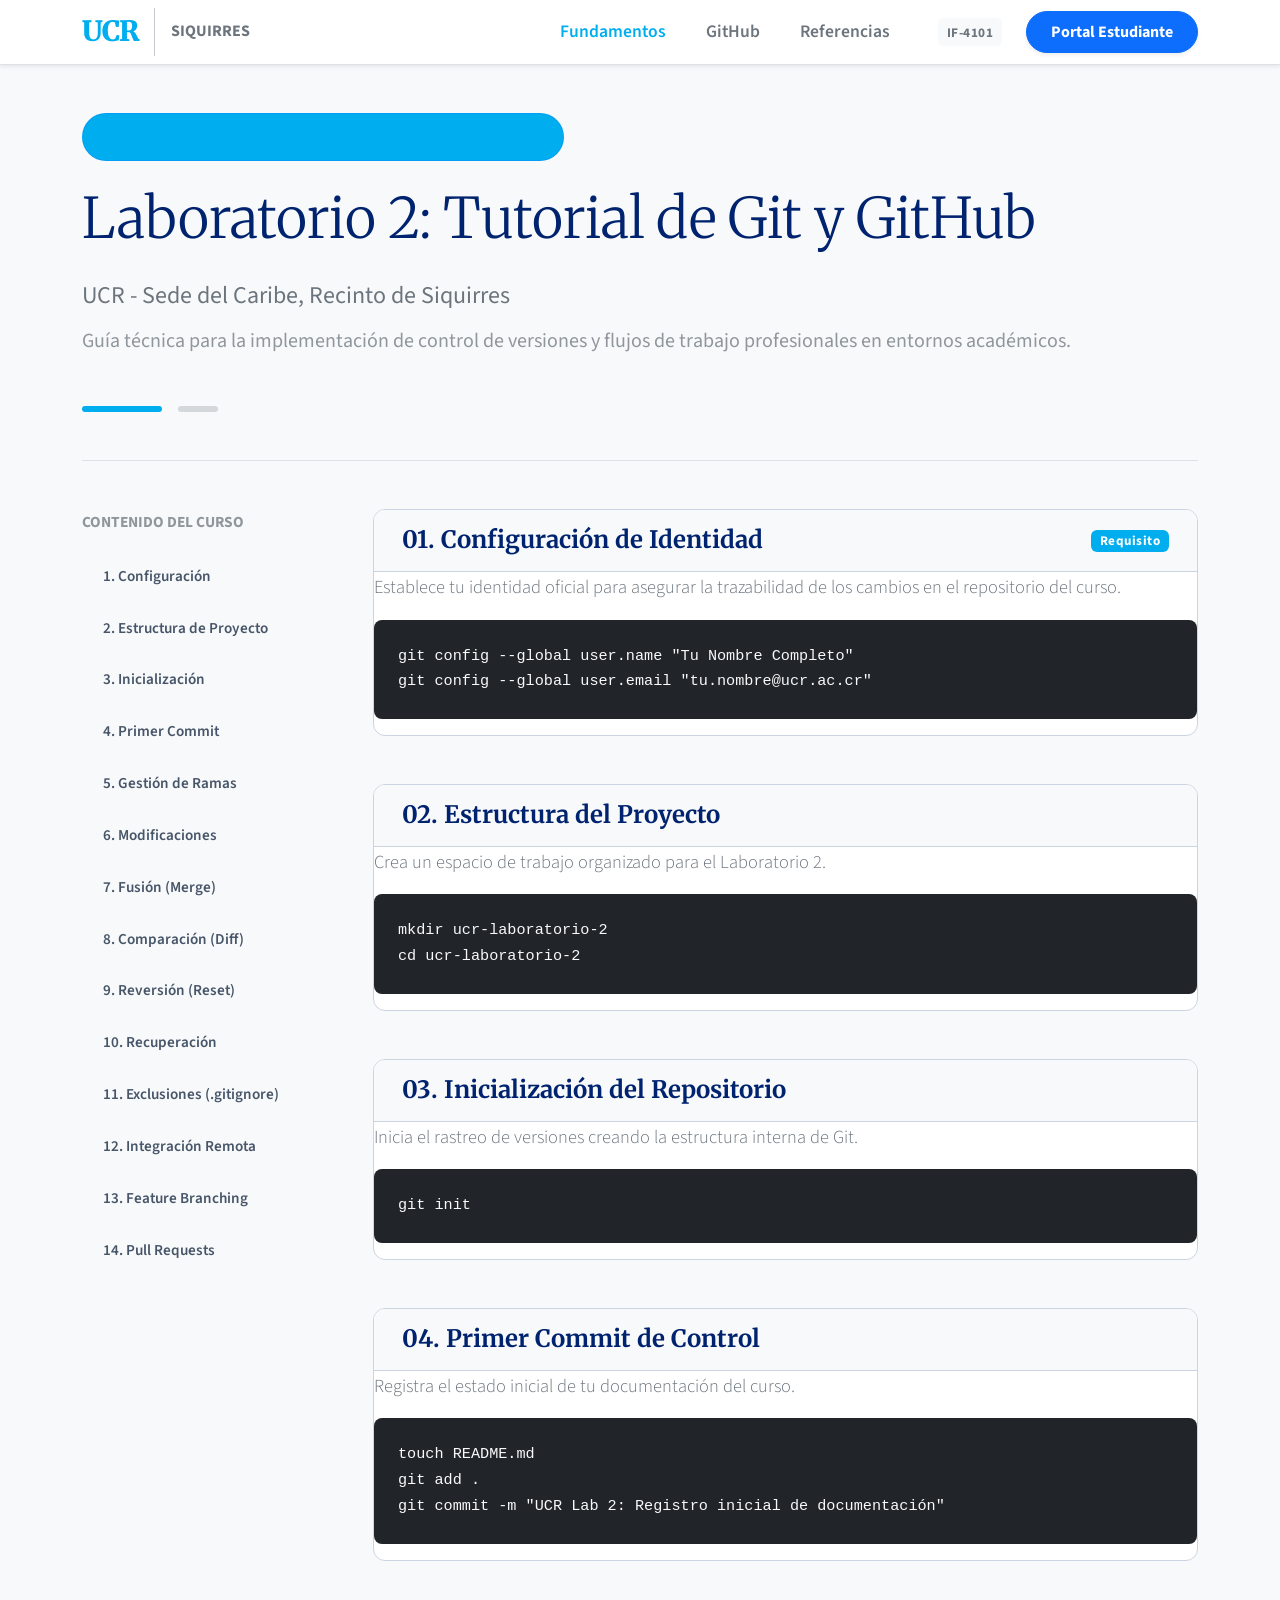
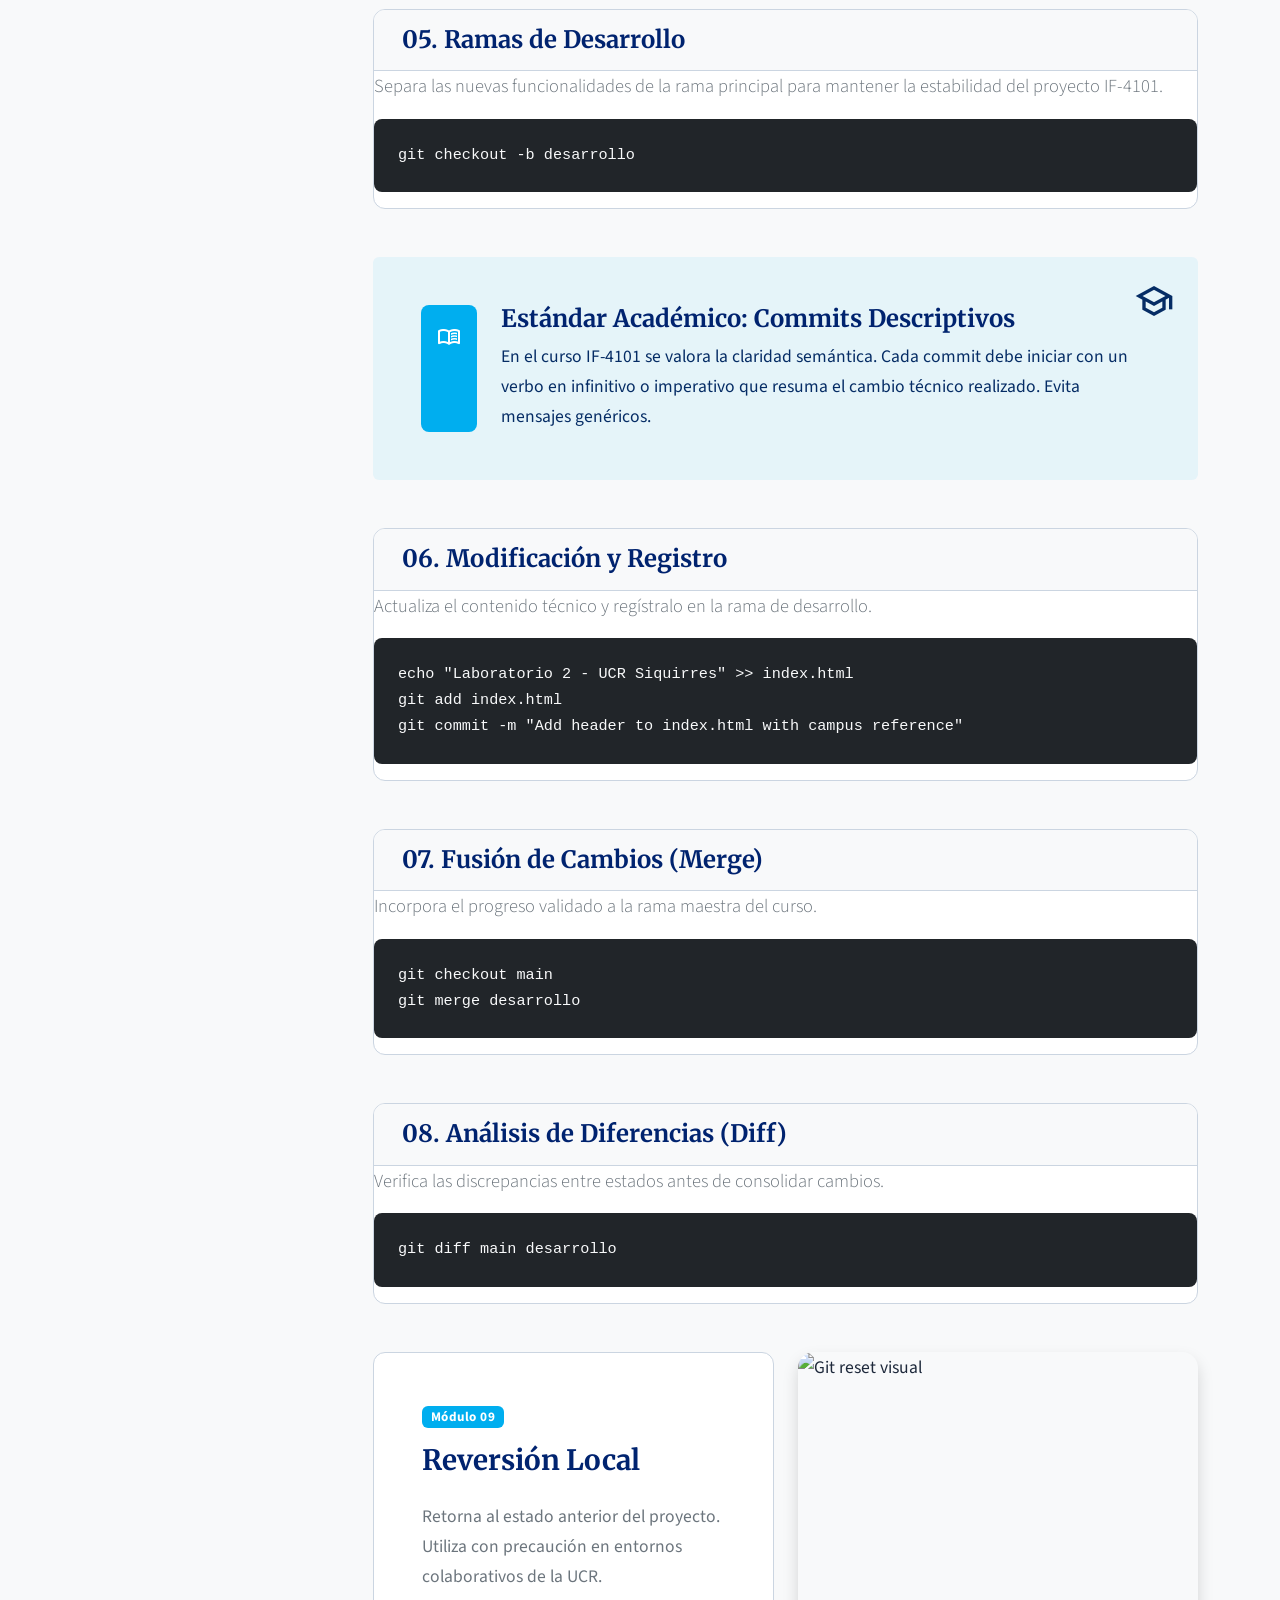
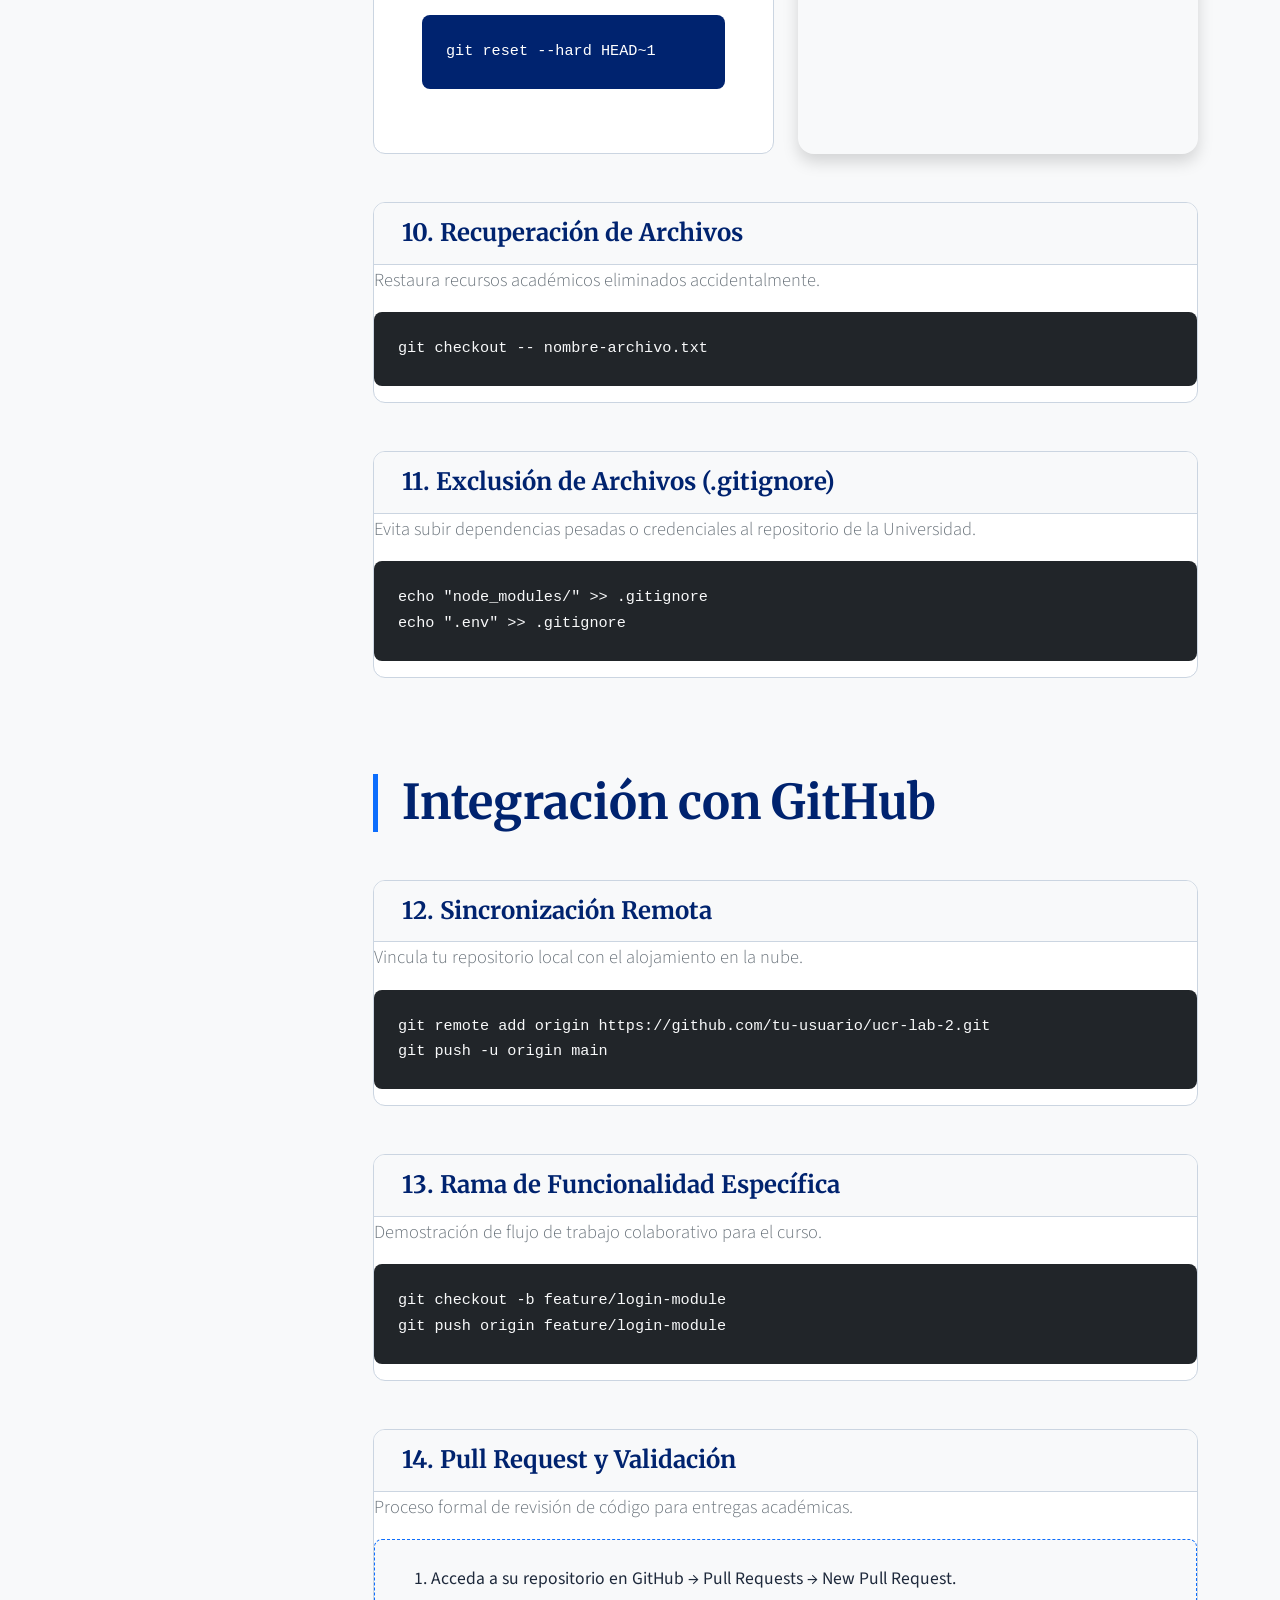
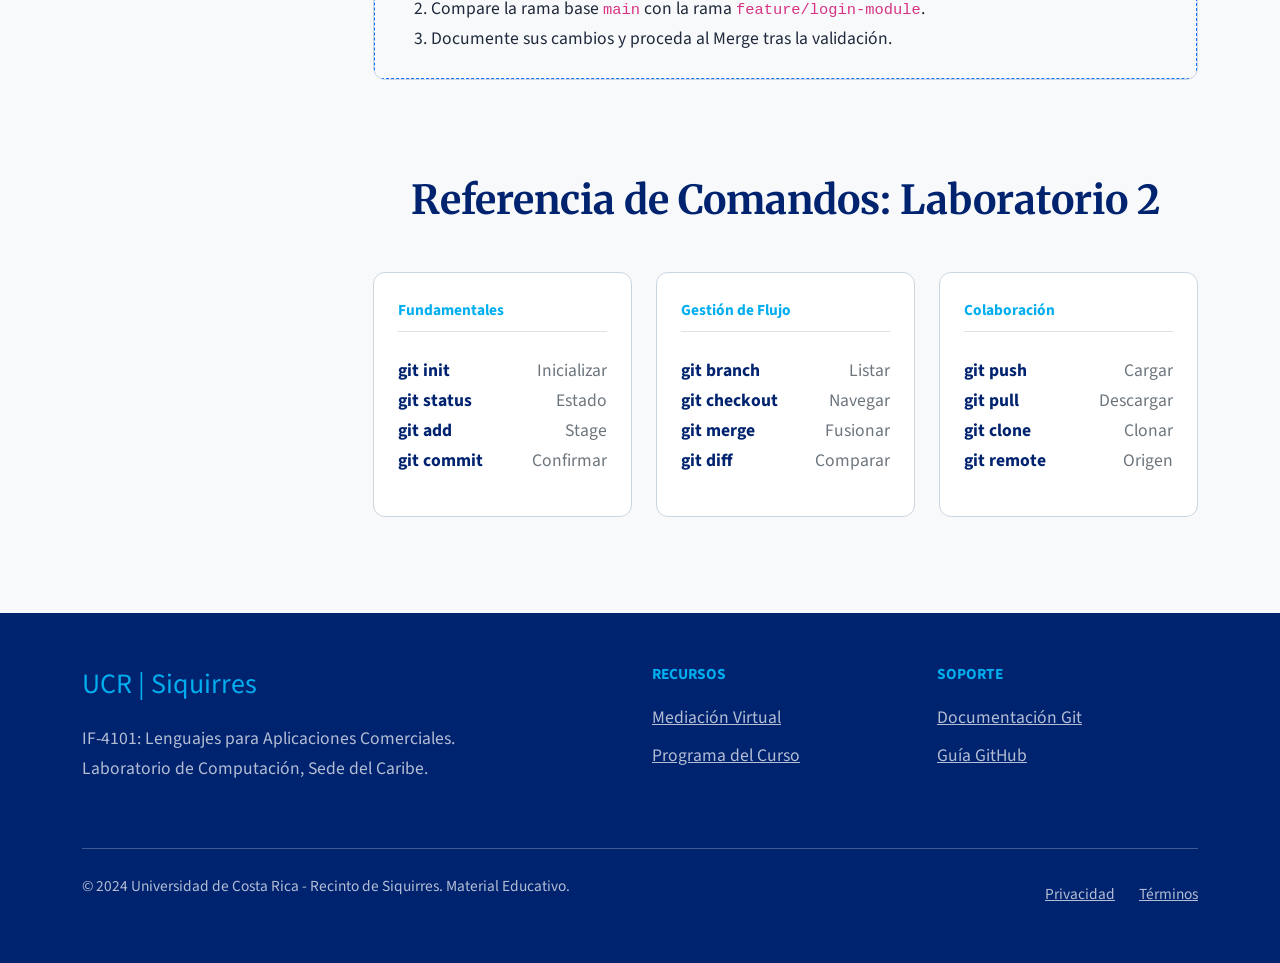
==== index.html @ 5a9a7ba9 "Estructura inicial del proyecto" ====
<!DOCTYPE html>
<html lang="es">
<head>
    <meta charset="UTF-8">
    <meta name="viewport" content="width=device-width, initial-scale=1.0">
    <title>Laboratorio 2 - IF-4101 Lenguajes para Aplicaciones Comerciales - UCR</title>

    <!-- Bootstrap 5.3 -->
    <link href="https://cdn.jsdelivr.net/npm/bootstrap@5.3.3/dist/css/bootstrap.min.css" rel="stylesheet">

    <!-- Google Fonts -->
    <link href="https://fonts.googleapis.com/css2?family=Merriweather:wght@300;400;700;900&family=Source+Sans+Pro:wght@300;400;600;700&display=swap" rel="stylesheet">

    <!-- Material Symbols -->
    <link href="https://fonts.googleapis.com/css2?family=Material+Symbols+Outlined:wght,FILL@100..700,0..1&display=swap" rel="stylesheet">

    <!-- CSS Personalizado -->
    <link rel="stylesheet" href="styles.css">
</head>
<body class="bg-light">

    <!-- Navbar -->
    <nav class="navbar navbar-expand-lg bg-white shadow-sm sticky-top border-bottom">
        <div class="container">
            <div class="d-flex align-items-center gap-3">
                <span class="fs-3 fw-black text-primary ucr-logo">UCR</span>
                <div class="vr"></div>
                <span class="fs-6 fw-bold text-secondary text-uppercase tracking-widest">Siquirres</span>
            </div>

            <button class="navbar-toggler" type="button" data-bs-toggle="collapse" data-bs-target="#navbarNav">
                <span class="navbar-toggler-icon"></span>
            </button>

            <div class="collapse navbar-collapse justify-content-end" id="navbarNav">
                <ul class="navbar-nav align-items-center gap-4">
                    <li class="nav-item">
                        <a class="nav-link active fw-semibold text-primary" href="#basics">Fundamentos</a>
                    </li>
                    <li class="nav-item">
                        <a class="nav-link fw-semibold text-secondary" href="#github">GitHub</a>
                    </li>
                    <li class="nav-item">
                        <a class="nav-link fw-semibold text-secondary" href="#commands">Referencias</a>
                    </li>
                    <li class="nav-item ms-3">
                        <span class="badge bg-light text-secondary fw-bold d-none d-lg-inline">IF-4101</span>
                    </li>
                    <li class="nav-item">
                        <a href="#" class="btn btn-primary rounded-pill px-4 py-2 fw-bold shadow-sm">
                            Portal Estudiante
                        </a>
                    </li>
                </ul>
            </div>
        </div>
    </nav>

    <main class="container py-5">
        <!-- Header -->
        <header class="text-center text-md-start border-bottom pb-5 mb-5">
            <div class="d-inline-block px-4 py-2 bg-primary bg-opacity-10 border border-primary border-opacity-25 rounded-pill text-primary fw-bold text-uppercase mb-4">
                IF-4101: Lenguajes para Aplicaciones Comerciales
            </div>

            <h1 class="display-4 fw-black text-institutional lh-tight mb-4">
                Laboratorio 2: Tutorial de Git y GitHub
            </h1>

            <p class="fs-4 text-secondary mb-2">
                UCR - Sede del Caribe, Recinto de Siquirres
            </p>
            <p class="fs-5 text-secondary opacity-75 max-w-2xl mx-auto mx-md-0">
                Guía técnica para la implementación de control de versiones y flujos de trabajo profesionales en entornos académicos.
            </p>

            <div class="d-flex gap-3 justify-content-center justify-content-md-start mt-5">
                <div class="bg-primary rounded-pill" style="width: 80px; height: 6px;"></div>
                <div class="bg-secondary bg-opacity-25 rounded-pill" style="width: 40px; height: 6px;"></div>
            </div>
        </header>

        <div class="row g-5">
            <!-- Sidebar -->
            <aside class="col-lg-3">
                <div class="sticky-top" style="top: 100px;">
                    <p class="text-uppercase fw-bold text-secondary opacity-75 small tracking-widest mb-3">
                        Contenido del Curso
                    </p>

                    <nav class="nav flex-column sidebar-nav">
                        <a class="nav-link" href="#step-1">1. Configuración</a>
                        <a class="nav-link" href="#step-2">2. Estructura de Proyecto</a>
                        <a class="nav-link" href="#step-3">3. Inicialización</a>
                        <a class="nav-link" href="#step-4">4. Primer Commit</a>
                        <a class="nav-link" href="#step-5">5. Gestión de Ramas</a>
                        <a class="nav-link" href="#step-6">6. Modificaciones</a>
                        <a class="nav-link" href="#step-7">7. Fusión (Merge)</a>
                        <a class="nav-link" href="#step-8">8. Comparación (Diff)</a>
                        <a class="nav-link" href="#step-9">9. Reversión (Reset)</a>
                        <a class="nav-link" href="#step-10">10. Recuperación</a>
                        <a class="nav-link" href="#step-11">11. Exclusiones (.gitignore)</a>
                        <a class="nav-link" href="#step-12">12. Integración Remota</a>
                        <a class="nav-link" href="#step-13">13. Feature Branching</a>
                        <a class="nav-link" href="#step-14">14. Pull Requests</a>
                    </nav>
                </div>
            </aside>

            <!-- Contenido Principal -->
            <section class="col-lg-9" id="basics">

                <!-- Paso 1 -->
                <article class="tutorial-card mb-5" id="step-1">
                    <div class="card-header bg-light d-flex justify-content-between align-items-center py-3">
                        <h2 class="h4 fw-bold text-institutional mb-0">01. Configuración de Identidad</h2>
                        <span class="badge bg-primary">Requisito</span>
                    </div>
                    <div class="card-body">
                        <p class="lead text-secondary">Establece tu identidad oficial para asegurar la trazabilidad de los cambios en el repositorio del curso.</p>
                        <pre class="bg-dark text-light p-4 rounded-3"><code>git config --global user.name "Tu Nombre Completo"
git config --global user.email "tu.nombre@ucr.ac.cr"</code></pre>
                    </div>
                </article>

                <!-- Paso 2 -->
                <article class="tutorial-card mb-5" id="step-2">
                    <div class="card-header bg-light py-3">
                        <h2 class="h4 fw-bold text-institutional mb-0">02. Estructura del Proyecto</h2>
                    </div>
                    <div class="card-body">
                        <p class="lead text-secondary">Crea un espacio de trabajo organizado para el Laboratorio 2.</p>
                        <pre class="bg-dark text-light p-4 rounded-3"><code>mkdir ucr-laboratorio-2
cd ucr-laboratorio-2</code></pre>
                    </div>
                </article>

                <!-- Paso 3 -->
                <article class="tutorial-card mb-5" id="step-3">
                    <div class="card-header bg-light py-3">
                        <h2 class="h4 fw-bold text-institutional mb-0">03. Inicialización del Repositorio</h2>
                    </div>
                    <div class="card-body">
                        <p class="lead text-secondary">Inicia el rastreo de versiones creando la estructura interna de Git.</p>
                        <pre class="bg-dark text-light p-4 rounded-3"><code>git init</code></pre>
                    </div>
                </article>

                <!-- Paso 4 -->
                <article class="tutorial-card mb-5" id="step-4">
                    <div class="card-header bg-light py-3">
                        <h2 class="h4 fw-bold text-institutional mb-0">04. Primer Commit de Control</h2>
                    </div>
                    <div class="card-body">
                        <p class="lead text-secondary">Registra el estado inicial de tu documentación del curso.</p>
                        <pre class="bg-dark text-light p-4 rounded-3"><code>touch README.md
git add .
git commit -m "UCR Lab 2: Registro inicial de documentación"</code></pre>
                    </div>
                </article>

                <!-- Paso 5 -->
                <article class="tutorial-card mb-5" id="step-5">
                    <div class="card-header bg-light py-3">
                        <h2 class="h4 fw-bold text-institutional mb-0">05. Ramas de Desarrollo</h2>
                    </div>
                    <div class="card-body">
                        <p class="lead text-secondary">Separa las nuevas funcionalidades de la rama principal para mantener la estabilidad del proyecto IF-4101.</p>
                        <pre class="bg-dark text-light p-4 rounded-3"><code>git checkout -b desarrollo</code></pre>
                    </div>
                </article>

                <!-- Nota Académica -->
                <div class="alert alert-primary border-0 p-5 position-relative overflow-hidden mb-5">
                    <div class="position-absolute top-0 end-0 p-4 opacity-10">
                        <span class="material-symbols-outlined fs-1">school</span>
                    </div>
                    <div class="d-flex gap-4">
                        <div class="bg-primary text-white p-3 rounded-3">
                            <span class="material-symbols-outlined">menu_book</span>
                        </div>
                        <div>
                            <h4 class="fw-bold text-institutional">Estándar Académico: Commits Descriptivos</h4>
                            <p class="mb-0">
                                En el curso IF-4101 se valora la claridad semántica. Cada commit debe iniciar con un verbo en infinitivo o imperativo que resuma el cambio técnico realizado. Evita mensajes genéricos.
                            </p>
                        </div>
                    </div>
                </div>

                <!-- Paso 6 -->
                <article class="tutorial-card mb-5" id="step-6">
                    <div class="card-header bg-light py-3">
                        <h2 class="h4 fw-bold text-institutional mb-0">06. Modificación y Registro</h2>
                    </div>
                    <div class="card-body">
                        <p class="lead text-secondary">Actualiza el contenido técnico y regístralo en la rama de desarrollo.</p>
                        <pre class="bg-dark text-light p-4 rounded-3"><code>echo "Laboratorio 2 - UCR Siquirres" >> index.html
git add index.html
git commit -m "Add header to index.html with campus reference"</code></pre>
                    </div>
                </article>

                <!-- Paso 7 -->
                <article class="tutorial-card mb-5" id="step-7">
                    <div class="card-header bg-light py-3">
                        <h2 class="h4 fw-bold text-institutional mb-0">07. Fusión de Cambios (Merge)</h2>
                    </div>
                    <div class="card-body">
                        <p class="lead text-secondary">Incorpora el progreso validado a la rama maestra del curso.</p>
                        <pre class="bg-dark text-light p-4 rounded-3"><code>git checkout main
git merge desarrollo</code></pre>
                    </div>
                </article>

                <!-- Paso 8 -->
                <article class="tutorial-card mb-5" id="step-8">
                    <div class="card-header bg-light py-3">
                        <h2 class="h4 fw-bold text-institutional mb-0">08. Análisis de Diferencias (Diff)</h2>
                    </div>
                    <div class="card-body">
                        <p class="lead text-secondary">Verifica las discrepancias entre estados antes de consolidar cambios.</p>
                        <pre class="bg-dark text-light p-4 rounded-3"><code>git diff main desarrollo</code></pre>
                    </div>
                </article>

                <!-- Paso 9 -->
                <div class="row g-4 mb-5" id="step-9">
                    <div class="col-md-6">
                        <article class="tutorial-card h-100 p-5">
                            <span class="badge bg-primary mb-3">Módulo 09</span>
                            <h2 class="h3 fw-bold text-institutional mb-4">Reversión Local</h2>
                            <p class="text-secondary">Retorna al estado anterior del proyecto. Utiliza con precaución en entornos colaborativos de la UCR.</p>
                            <pre class="bg-institutional text-white p-4 rounded-3 mt-4"><code>git reset --hard HEAD~1</code></pre>
                        </article>
                    </div>
                    <div class="col-md-6">
                        <div class="position-relative rounded-4 overflow-hidden h-100 shadow">
                            <img src="https://lh3.googleusercontent.com/aida-public/[base64]"
                                 class="img-fluid w-100 h-100 object-fit-cover" alt="Git reset visual">
                        </div>
                    </div>
                </div>

                <!-- Paso 10 -->
                <article class="tutorial-card mb-5" id="step-10">
                    <div class="card-header bg-light py-3">
                        <h2 class="h4 fw-bold text-institutional mb-0">10. Recuperación de Archivos</h2>
                    </div>
                    <div class="card-body">
                        <p class="lead text-secondary">Restaura recursos académicos eliminados accidentalmente.</p>
                        <pre class="bg-dark text-light p-4 rounded-3"><code>git checkout -- nombre-archivo.txt</code></pre>
                    </div>
                </article>

                <!-- Paso 11 -->
                <article class="tutorial-card mb-5" id="step-11">
                    <div class="card-header bg-light py-3">
                        <h2 class="h4 fw-bold text-institutional mb-0">11. Exclusión de Archivos (.gitignore)</h2>
                    </div>
                    <div class="card-body">
                        <p class="lead text-secondary">Evita subir dependencias pesadas o credenciales al repositorio de la Universidad.</p>
                        <pre class="bg-dark text-light p-4 rounded-3"><code>echo "node_modules/" >> .gitignore
echo ".env" >> .gitignore</code></pre>
                    </div>
                </article>

                <!-- Sección GitHub -->
                <section id="github" class="pt-5">
                    <h2 class="display-5 fw-bold text-institutional border-start border-5 border-primary ps-4 mb-5">
                        Integración con GitHub
                    </h2>

                    <!-- Paso 12 -->
                    <article class="tutorial-card mb-5" id="step-12">
                        <div class="card-header bg-light py-3">
                            <h2 class="h4 fw-bold text-institutional mb-0">12. Sincronización Remota</h2>
                        </div>
                        <div class="card-body">
                            <p class="lead text-secondary">Vincula tu repositorio local con el alojamiento en la nube.</p>
                            <pre class="bg-dark text-light p-4 rounded-3"><code>git remote add origin https://github.com/tu-usuario/ucr-lab-2.git
git push -u origin main</code></pre>
                        </div>
                    </article>

                    <!-- Paso 13 -->
                    <article class="tutorial-card mb-5" id="step-13">
                        <div class="card-header bg-light py-3">
                            <h2 class="h4 fw-bold text-institutional mb-0">13. Rama de Funcionalidad Específica</h2>
                        </div>
                        <div class="card-body">
                            <p class="lead text-secondary">Demostración de flujo de trabajo colaborativo para el curso.</p>
                            <pre class="bg-dark text-light p-4 rounded-3"><code>git checkout -b feature/login-module
git push origin feature/login-module</code></pre>
                        </div>
                    </article>

                    <!-- Paso 14 -->
                    <article class="tutorial-card mb-5" id="step-14">
                        <div class="card-header bg-light py-3">
                            <h2 class="h4 fw-bold text-institutional mb-0">14. Pull Request y Validación</h2>
                        </div>
                        <div class="card-body">
                            <p class="lead text-secondary">Proceso formal de revisión de código para entregas académicas.</p>
                            <div class="p-4 bg-light border border-primary border-dashed rounded-3">
                                <ol class="mb-0">
                                    <li>Acceda a su repositorio en GitHub → Pull Requests → New Pull Request.</li>
                                    <li>Compare la rama base <code>main</code> con la rama <code>feature/login-module</code>.</li>
                                    <li>Documente sus cambios y proceda al Merge tras la validación.</li>
                                </ol>
                            </div>
                        </div>
                    </article>
                </section>

                <!-- Referencia de Comandos -->
                <section id="commands" class="pt-5 pb-5">
                    <h3 class="text-center display-6 fw-bold text-institutional mb-5">Referencia de Comandos: Laboratorio 2</h3>
                    <div class="row g-4">
                        <div class="col-md-4">
                            <div class="tutorial-card h-100 p-4">
                                <p class="fw-bold text-primary mb-4 uppercase small tracking-widest border-bottom pb-2">Fundamentales</p>
                                <ul class="list-unstyled space-y-3">
                                    <li class="d-flex justify-content-between"><span class="fw-bold text-institutional">git init</span> <span class="text-secondary">Inicializar</span></li>
                                    <li class="d-flex justify-content-between"><span class="fw-bold text-institutional">git status</span> <span class="text-secondary">Estado</span></li>
                                    <li class="d-flex justify-content-between"><span class="fw-bold text-institutional">git add</span> <span class="text-secondary">Stage</span></li>
                                    <li class="d-flex justify-content-between"><span class="fw-bold text-institutional">git commit</span> <span class="text-secondary">Confirmar</span></li>
                                </ul>
                            </div>
                        </div>
                        <div class="col-md-4">
                            <div class="tutorial-card h-100 p-4">
                                <p class="fw-bold text-primary mb-4 uppercase small tracking-widest border-bottom pb-2">Gestión de Flujo</p>
                                <ul class="list-unstyled space-y-3">
                                    <li class="d-flex justify-content-between"><span class="fw-bold text-institutional">git branch</span> <span class="text-secondary">Listar</span></li>
                                    <li class="d-flex justify-content-between"><span class="fw-bold text-institutional">git checkout</span> <span class="text-secondary">Navegar</span></li>
                                    <li class="d-flex justify-content-between"><span class="fw-bold text-institutional">git merge</span> <span class="text-secondary">Fusionar</span></li>
                                    <li class="d-flex justify-content-between"><span class="fw-bold text-institutional">git diff</span> <span class="text-secondary">Comparar</span></li>
                                </ul>
                            </div>
                        </div>
                        <div class="col-md-4">
                            <div class="tutorial-card h-100 p-4">
                                <p class="fw-bold text-primary mb-4 uppercase small tracking-widest border-bottom pb-2">Colaboración</p>
                                <ul class="list-unstyled space-y-3">
                                    <li class="d-flex justify-content-between"><span class="fw-bold text-institutional">git push</span> <span class="text-secondary">Cargar</span></li>
                                    <li class="d-flex justify-content-between"><span class="fw-bold text-institutional">git pull</span> <span class="text-secondary">Descargar</span></li>
                                    <li class="d-flex justify-content-between"><span class="fw-bold text-institutional">git clone</span> <span class="text-secondary">Clonar</span></li>
                                    <li class="d-flex justify-content-between"><span class="fw-bold text-institutional">git remote</span> <span class="text-secondary">Origen</span></li>
                                </ul>
                            </div>
                        </div>
                    </div>
                </section>

            </section>
        </div>
    </main>

    <!-- Footer -->
    <footer class="bg-institutional text-white py-5">
        <div class="container">
            <div class="row">
                <div class="col-md-6 mb-4">
                    <span class="fw-black text-primary fs-3 d-block mb-3">UCR | Siquirres</span>
                    <p class="text-white-50">
                        IF-4101: Lenguajes para Aplicaciones Comerciales.<br>
                        Laboratorio de Computación, Sede del Caribe.
                    </p>
                </div>
                <div class="col-md-6">
                    <div class="row">
                        <div class="col-6">
                            <p class="fw-bold text-primary text-uppercase small">Recursos</p>
                            <a href="#" class="text-white-50 d-block mb-2">Mediación Virtual</a>
                            <a href="#" class="text-white-50 d-block">Programa del Curso</a>
                        </div>
                        <div class="col-6">
                            <p class="fw-bold text-primary text-uppercase small">Soporte</p>
                            <a href="#" class="text-white-50 d-block mb-2">Documentación Git</a>
                            <a href="#" class="text-white-50 d-block">Guía GitHub</a>
                        </div>
                    </div>
                </div>
            </div>
            <hr class="my-4 border-white opacity-10">
            <div class="d-flex flex-column flex-md-row justify-content-between align-items-center text-white-50 small">
                <p>© 2024 Universidad de Costa Rica - Recinto de Siquirres. Material Educativo.</p>
                <div class="d-flex gap-4">
                    <a href="#" class="text-white-50">Privacidad</a>
                    <a href="#" class="text-white-50">Términos</a>
                </div>
            </div>
        </div>
    </footer>

    <script src="https://cdn.jsdelivr.net/npm/bootstrap@5.3.3/dist/js/bootstrap.bundle.min.js"></script>
</body>
</html>
---- styles.css ----
/* =============================================
   ESTILOS PERSONALIZADOS - Laboratorio 2 UCR
   Bootstrap + BEM + Colores Institucionales
   ============================================= */

:root {
    --primary: #00AEEF;
    --primary-dark: #0087B8;
    --institutional: #00236f;
    --background: #ffffff;
    --surface: #f8fafc;
    --on-surface: #1e293b;
    --on-surface-variant: #475569;
    --outline: #cbd5e1;
}

/* Tipografía base */
body {
    font-family: 'Source Sans Pro', system-ui, sans-serif;
    font-size: 1.1rem;
    line-height: 1.7;
    color: var(--on-surface);
    background-color: var(--background);
}

h1, h2, h3, h4, h5, h6 {
    font-family: 'Merriweather', serif;
    font-weight: 700;
    color: var(--institutional);
}

/* Logo UCR */
.ucr-logo {
    font-family: 'Merriweather', serif;
    letter-spacing: -2px;
    font-weight: 900;
}

/* Tutorial Card (BEM) */
.tutorial-card {
    border: 1px solid var(--outline);
    border-radius: 12px;
    transition: all 0.3s ease;
    background-color: white;
    overflow: hidden;
}

.tutorial-card:hover {
    transform: translateY(-6px);
    box-shadow: 0 15px 35px -10px rgba(0, 174, 239, 0.15);
    border-color: var(--primary);
}

.tutorial-card .card-header {
    background-color: var(--surface);
    border-bottom: 1px solid var(--outline);
    padding: 1.25rem 1.75rem;
}

/* Pre y Code */
pre {
    font-family: 'Courier New', Courier, monospace;
    font-size: 0.95rem;
    background-color: #1e293b !important;
    color: #e2e8f0;
    padding: 1.5rem;
    border-radius: 12px;
    overflow-x: auto;
    border: none;
}

pre code {
    font-family: inherit;
    background: transparent;
    padding: 0;
    color: inherit;
}

/* Sidebar Navigation (BEM) */
.sidebar-nav .nav-link {
    padding: 12px 18px;
    color: var(--on-surface-variant);
    font-weight: 600;
    font-size: 0.95rem;
    border-left: 3px solid transparent;
    transition: all 0.25s ease;
    margin-bottom: 2px;
}

.sidebar-nav .nav-link:hover,
.sidebar-nav .nav-link.active {
    color: var(--primary);
    background-color: rgba(0, 174, 239, 0.05);
    border-left-color: var(--primary);
}

/* Colores institucionales */
.text-institutional { color: var(--institutional) !important; }
.bg-institutional { background-color: var(--institutional) !important; }
.text-primary { color: var(--primary) !important; }
.bg-primary { background-color: var(--primary) !important; }

/* Alert especial (nota académica) */
.alert-primary {
    background-color: rgba(0, 174, 239, 0.08);
    border: 1px solid rgba(0, 174, 239, 0.25);
}

/* Footer */
.bg-institutional {
    background-color: var(--institutional);
}

.text-white-50 {
    color: rgba(255, 255, 255, 0.7) !important;
}

/* Mejoras visuales adicionales */
.lead {
    font-size: 1.15rem;
    color: var(--on-surface-variant);
}

.badge {
    font-weight: 700;
    letter-spacing: 0.5px;
}

.border-dashed {
    border-style: dashed !important;
}

/* Scrollbar sutil para sidebar */
.sticky-top {
    scrollbar-width: thin;
    scrollbar-color: var(--primary) #f1f5f9;
}

.sticky-top::-webkit-scrollbar {
    width: 6px;
}

.sticky-top::-webkit-scrollbar-thumb {
    background-color: var(--primary);
    border-radius: 20px;
}

/* Responsive adjustments */
@media (max-width: 768px) {
    .display-4 {
        font-size: 2.5rem;
    }

    .display-5 {
        font-size: 2.2rem;
    }

    pre {
        font-size: 0.9rem;
        padding: 1.25rem;
    }
}

/* Material Symbols */
.material-symbols-outlined {
    font-variation-settings: 'FILL' 0, 'wght' 400, 'GRAD' 0, 'opsz' 24;
    vertical-align: middle;
}
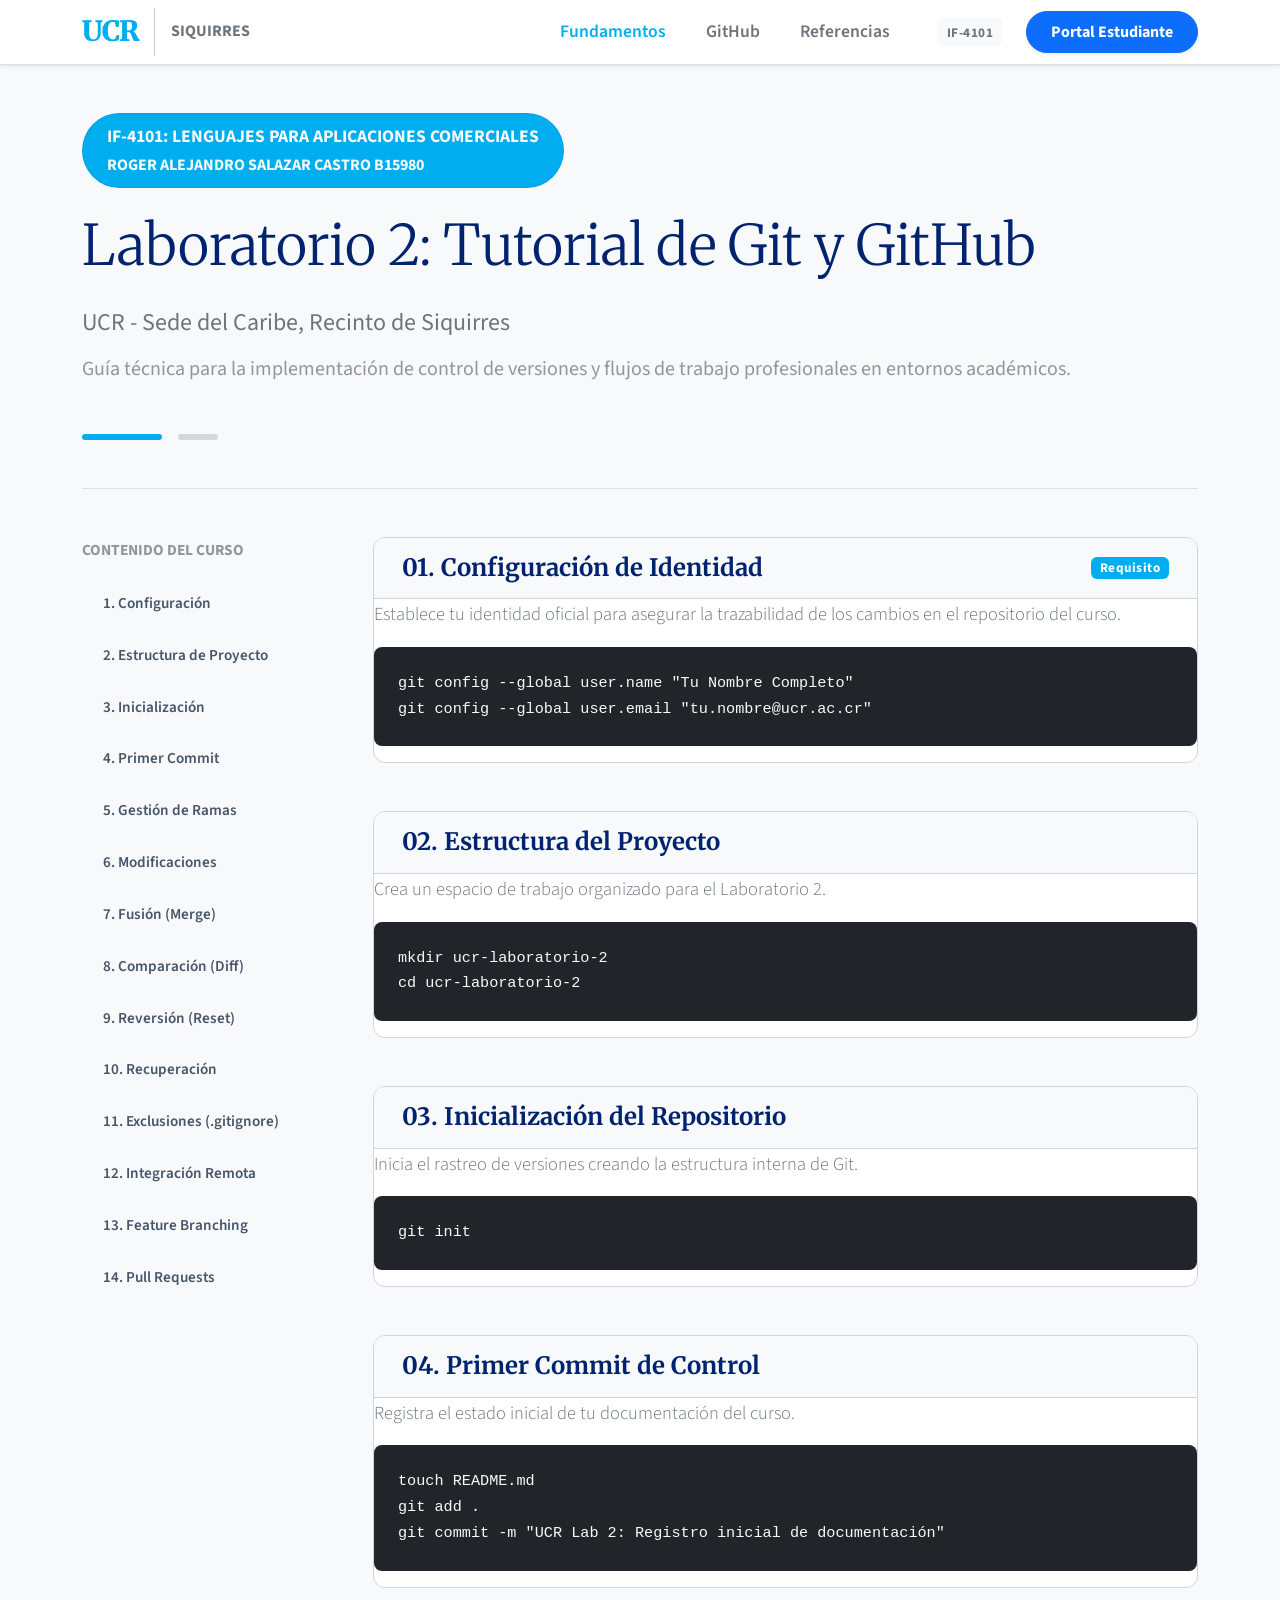
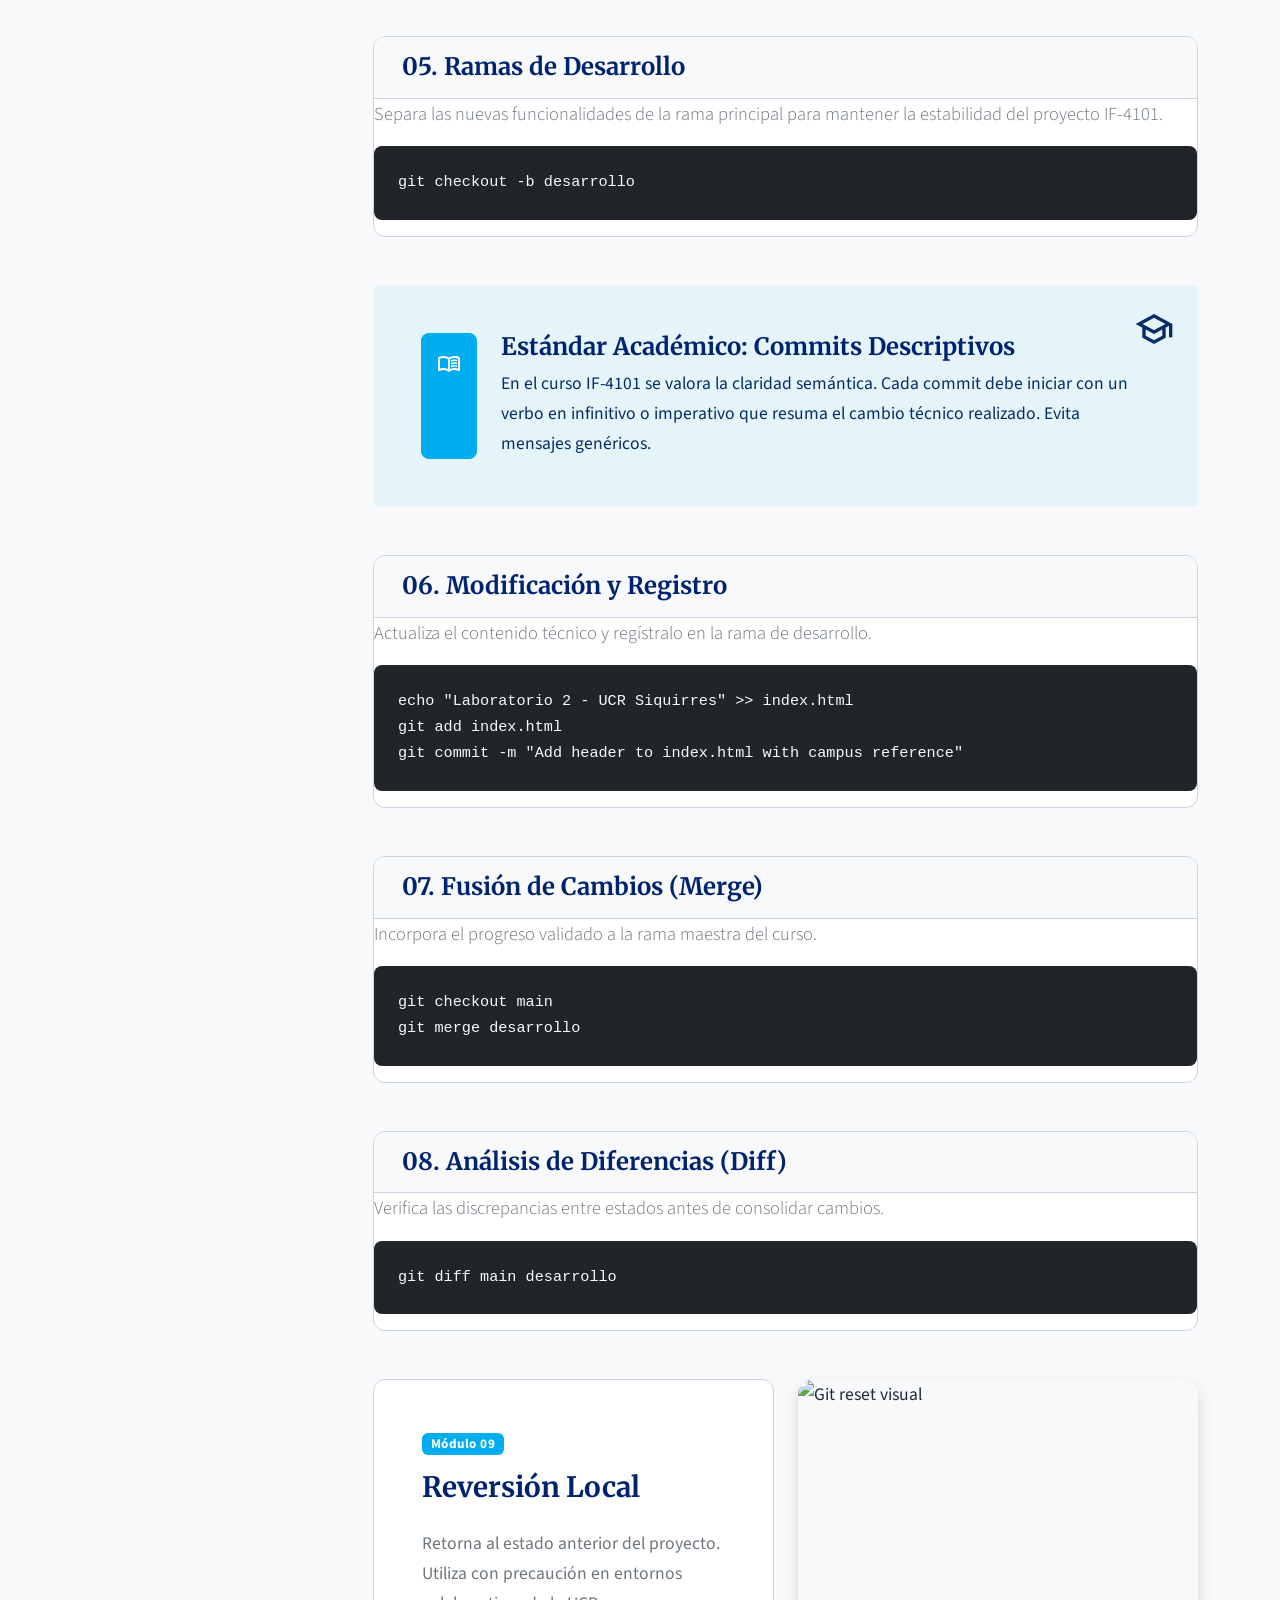
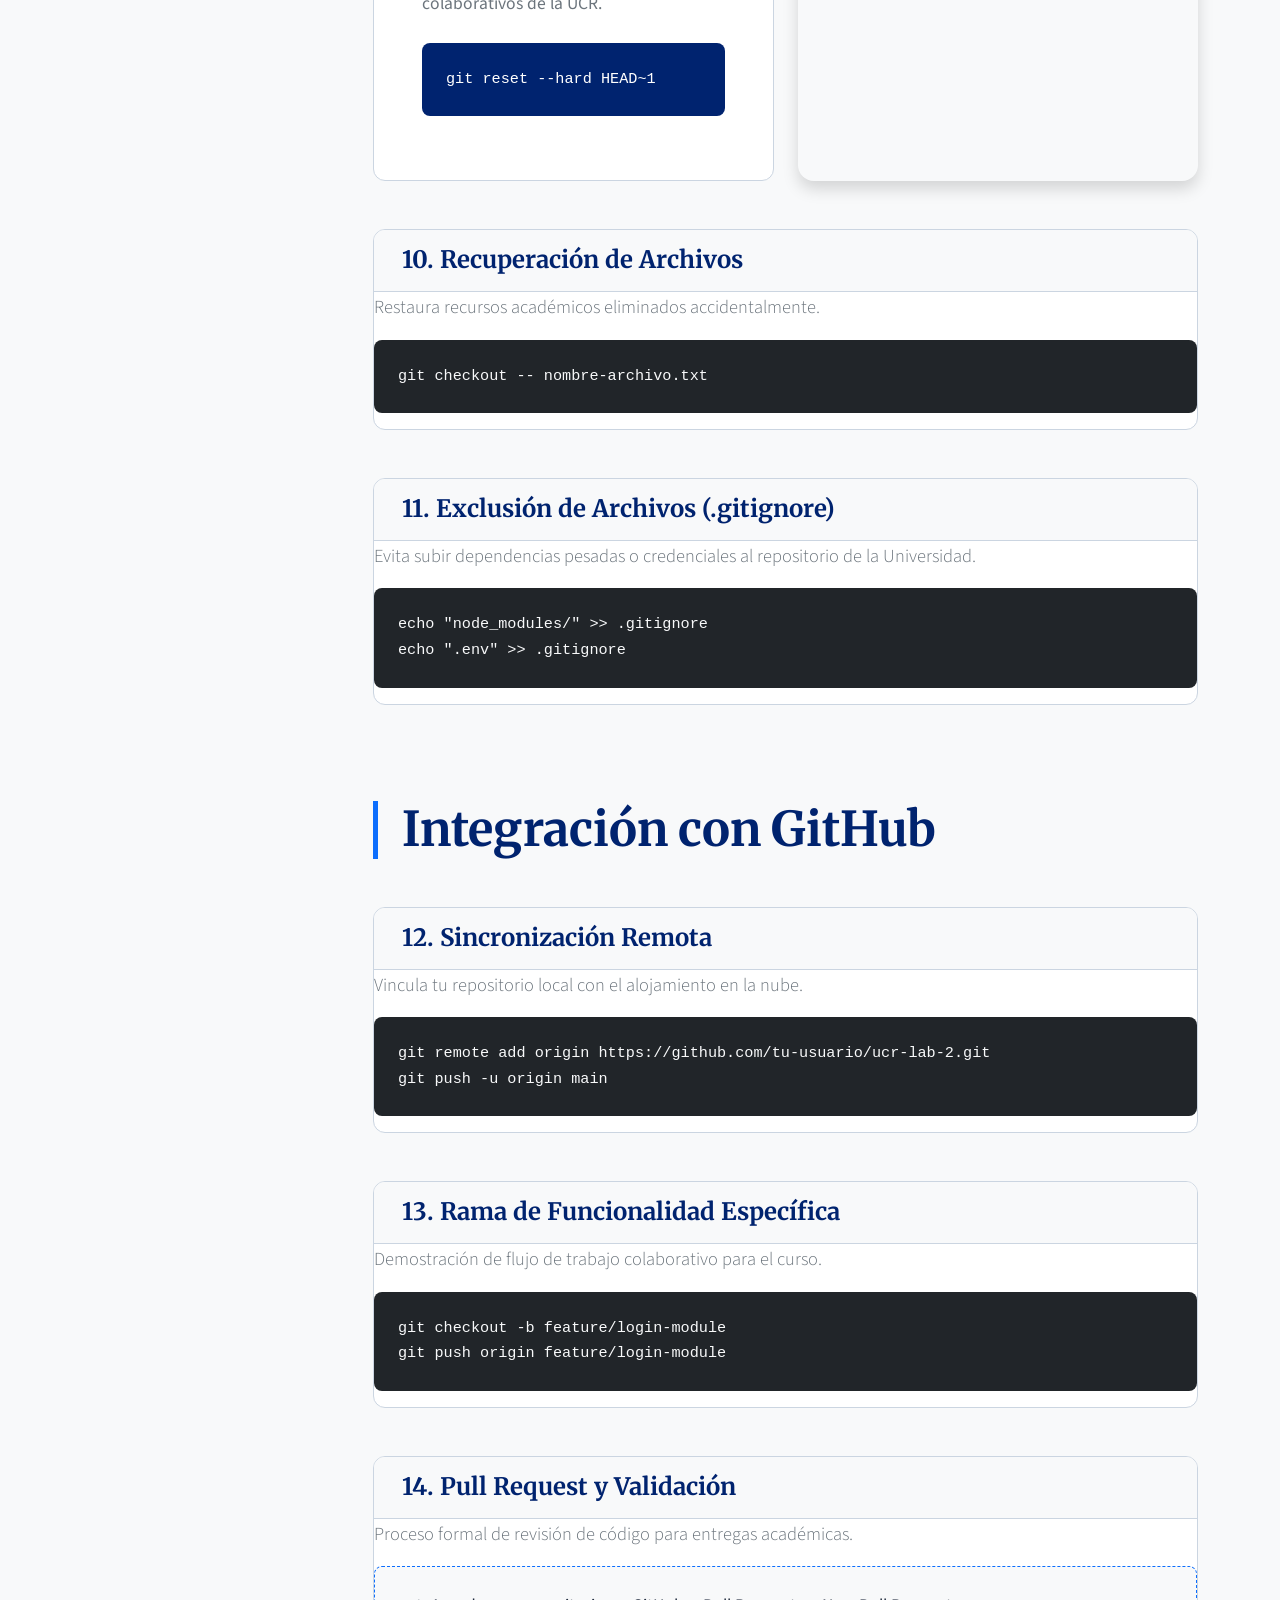
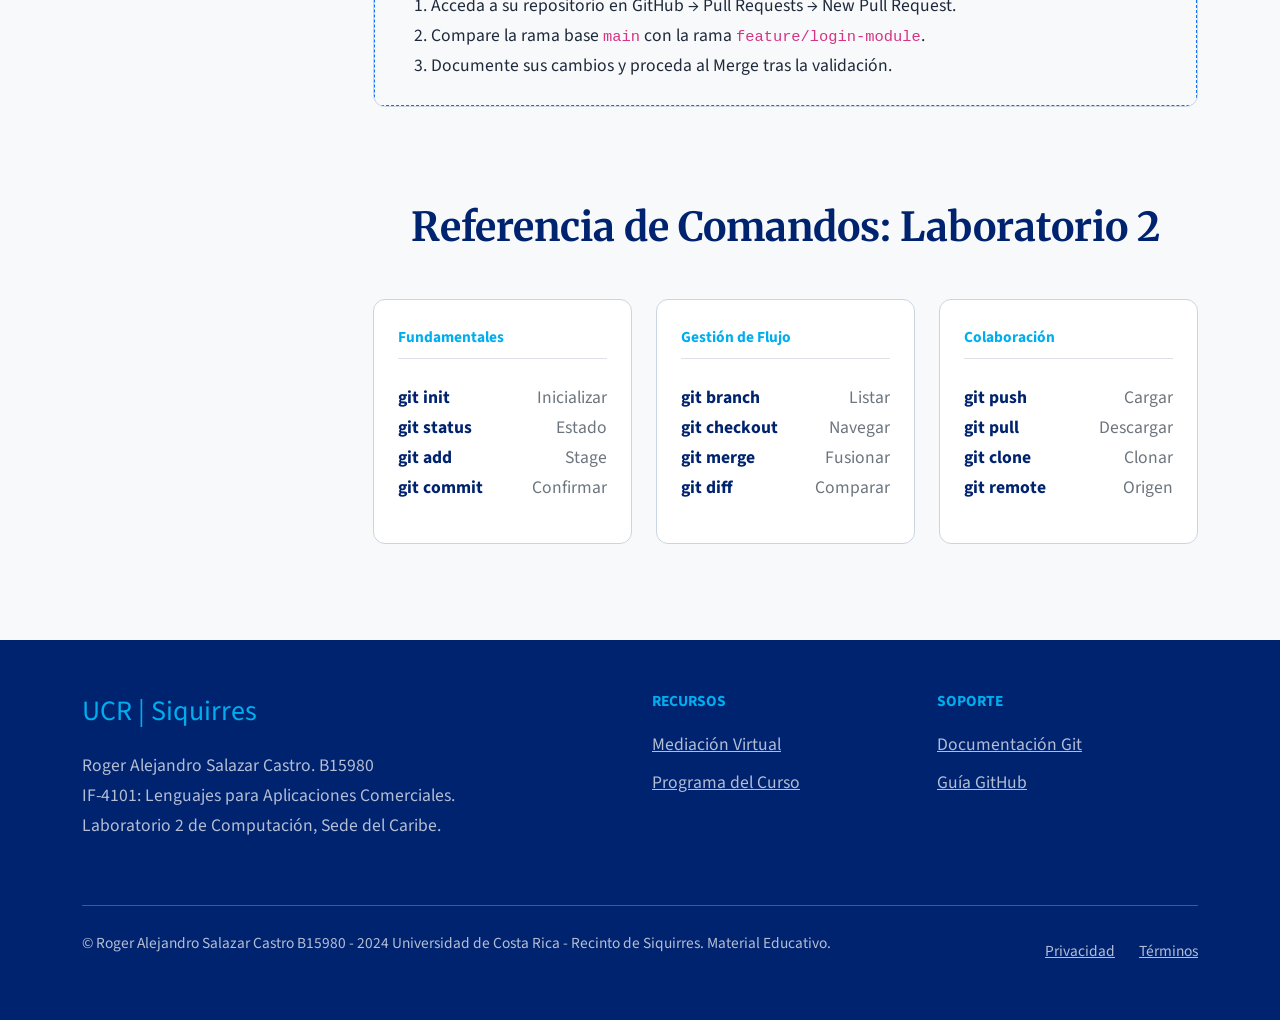
==== commit 51ff24a0: "Agrega contenido en index" ====
--- a/index.html
+++ b/index.html
@@ -59,8 +59,9 @@
     <main class="container py-5">
         <!-- Header -->
         <header class="text-center text-md-start border-bottom pb-5 mb-5">
-            <div class="d-inline-block px-4 py-2 bg-primary bg-opacity-10 border border-primary border-opacity-25 rounded-pill text-primary fw-bold text-uppercase mb-4">
+            <div class="d-inline-block px-4 py-2 bg-primary bg-opacity-10 border border-primary border-opacity-25 rounded-pill text-light fw-bold text-uppercase mb-4">
                 IF-4101: Lenguajes para Aplicaciones Comerciales
+                <span class="d-block fs-6">Roger Alejandro Salazar Castro B15980</span>
             </div>
 
             <h1 class="display-4 fw-black text-institutional lh-tight mb-4">
@@ -364,8 +365,9 @@
                 <div class="col-md-6 mb-4">
                     <span class="fw-black text-primary fs-3 d-block mb-3">UCR | Siquirres</span>
                     <p class="text-white-50">
+                        Roger Alejandro Salazar Castro. B15980 <br>
                         IF-4101: Lenguajes para Aplicaciones Comerciales.<br>
-                        Laboratorio de Computación, Sede del Caribe.
+                        Laboratorio 2 de Computación, Sede del Caribe.
                     </p>
                 </div>
                 <div class="col-md-6">
@@ -385,7 +387,7 @@
             </div>
             <hr class="my-4 border-white opacity-10">
             <div class="d-flex flex-column flex-md-row justify-content-between align-items-center text-white-50 small">
-                <p>© 2024 Universidad de Costa Rica - Recinto de Siquirres. Material Educativo.</p>
+                <p>© Roger Alejandro Salazar Castro B15980 - 2024 Universidad de Costa Rica - Recinto de Siquirres. Material Educativo.</p>
                 <div class="d-flex gap-4">
                     <a href="#" class="text-white-50">Privacidad</a>
                     <a href="#" class="text-white-50">Términos</a>
